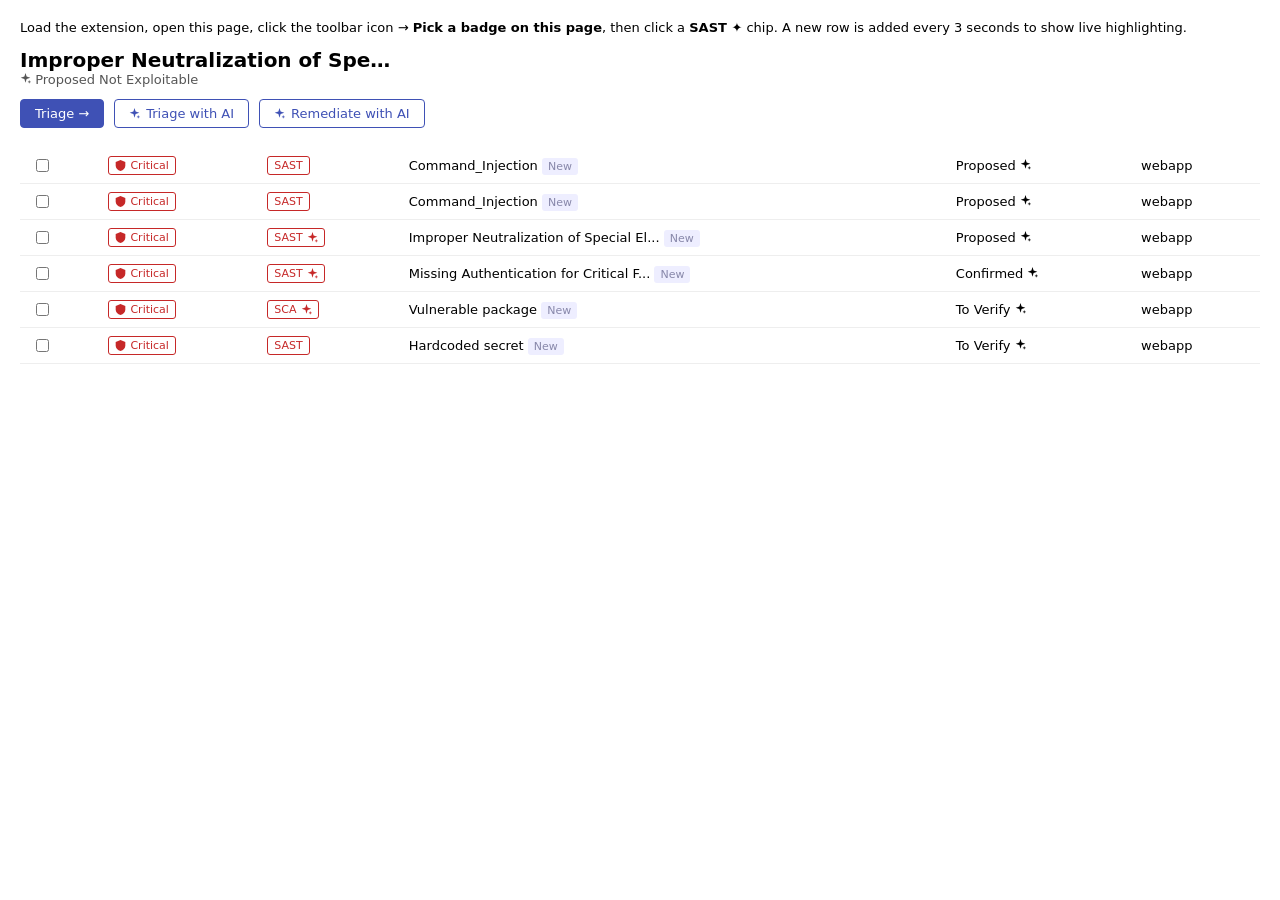
==== demo/index.html @ d0d53204 "Add Badge Line Highlighter Chrome extension Highlights table rows containing a bordered badge with a" ====
<!doctype html>
<html>
<head>
  <meta charset="utf-8" />
  <title>Badge Line Highlighter demo</title>
  <style>
    body { font: 13px system-ui, sans-serif; margin: 20px; }
    table { border-collapse: collapse; width: 100%; }
    td { padding: 8px 12px; border-bottom: 1px solid #eee; background: #fff; }
    .chip { display: inline-flex; align-items: center; gap: 4px; padding: 2px 6px; border: 1px solid #c62828; border-radius: 3px; color: #c62828; font-size: 11px; }
    .new { background: #eef; color: #88a; padding: 2px 6px; border-radius: 3px; font-size: 11px; }
    .btn { display: inline-flex; align-items: center; gap: 6px; padding: 6px 14px; border: 1px solid #3f51b5; border-radius: 4px; background: #fff; color: #3f51b5; font: inherit; }
    svg { width: 11px; height: 11px; }
  </style>
</head>
<body>
  <p>Load the extension, open this page, click the toolbar icon → <b>Pick a badge on this page</b>, then click a <b>SAST ✦</b> chip.
  A new row is added every 3 seconds to show live highlighting.</p>
  <section style="max-width:460px;margin-bottom:20px">
    <div style="font-size:20px;font-weight:600">Improper Neutralization of Spe…</div>
    <div id="state" style="color:#555"></div>
    <div style="display:flex;gap:10px;margin-top:12px">
      <button class="btn" style="background:#3f51b5;color:#fff;border-color:#3f51b5">Triage →</button>
      <button class="btn ai">Triage with AI</button>
      <button class="btn ai">Remediate with AI</button>
    </div>
  </section>
  <table><tbody id="rows"></tbody></table>

  <template id="sparkle">
    <svg viewBox="0 0 16 16" fill="currentColor"><path d="M8 0l1.6 5.2L15 7l-5.4 1.8L8 14l-1.6-5.2L1 7l5.4-1.8z"/><path d="M13 11h1v1.5h1.5v1H14V15h-1v-1.5h-1.5v-1H13z"/></svg>
  </template>
  <template id="shield">
    <svg viewBox="0 0 16 16" fill="currentColor"><path d="M8 0l7 3v5c0 4-3 7-7 8-4-1-7-4-7-8V3z"/></svg>
  </template>

  <script>
    const icon = (id) => document.getElementById(id).innerHTML;
    const rows = [
      ["SAST", false, "Command_Injection", "Proposed"],
      ["SAST", false, "Command_Injection", "Proposed"],
      ["SAST", true, "Improper Neutralization of Special El...", "Proposed"],
      ["SAST", true, "Missing Authentication for Critical F...", "Confirmed"],
      ["SCA", true, "Vulnerable package", "To Verify"],
      ["SAST", false, "Hardcoded secret", "To Verify"]
    ];
    function addRow([scanner, sparkle, name, state]) {
      const tr = document.createElement("tr");
      tr.innerHTML = `
        <td><input type="checkbox"></td>
        <td><span class="chip">${icon("shield")} Critical</span></td>
        <td><span class="chip">${scanner} ${sparkle ? icon("sparkle") : ""}</span></td>
        <td>${name} <span class="new">New</span></td>
        <td>${state} ${icon("sparkle")}</td>
        <td>webapp</td>`;
      document.getElementById("rows").appendChild(tr);
    }
    rows.forEach(addRow);
    document.querySelectorAll(".ai").forEach((b) => b.insertAdjacentHTML("afterbegin", icon("sparkle")));
    document.getElementById("state").innerHTML = icon("sparkle") + " Proposed Not Exploitable";
    let n = 0;
    setInterval(() => n < 6 && addRow([n % 2 ? "SAST" : "IaC", n++ % 3 !== 0, "Added later #" + n, "To Verify"]), 3000);
  </script>
</body>
</html>
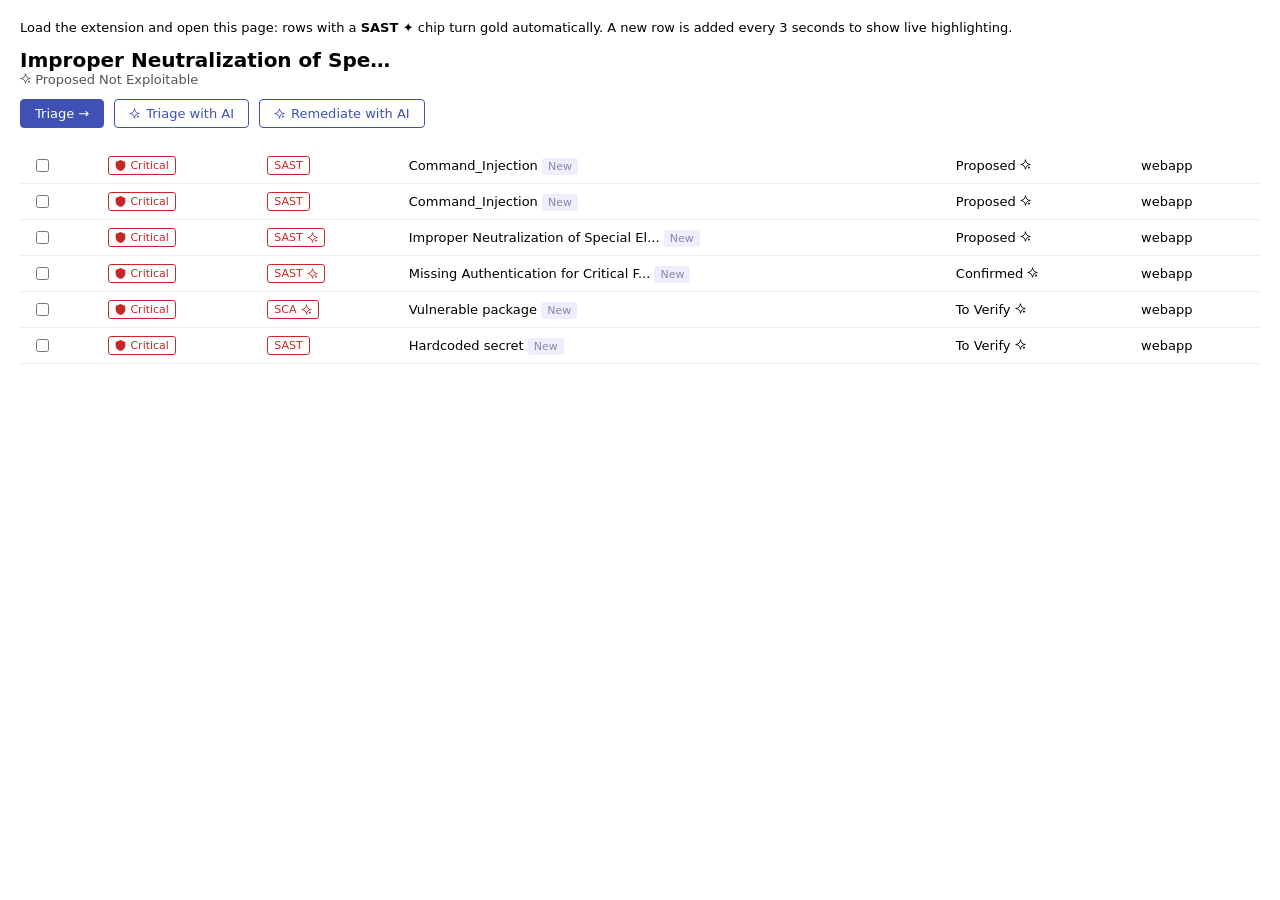
==== commit 731159b0: "Detect the sparkle icon automatically; remove pick mode Unnamed SVG icons (like Checkmarx's) are now" ====
--- a/demo/index.html
+++ b/demo/index.html
@@ -14,7 +14,7 @@
   </style>
 </head>
 <body>
-  <p>Load the extension, open this page, click the toolbar icon → <b>Pick a badge on this page</b>, then click a <b>SAST ✦</b> chip.
+  <p>Load the extension and open this page: rows with a <b>SAST ✦</b> chip turn gold automatically.
   A new row is added every 3 seconds to show live highlighting.</p>
   <section style="max-width:460px;margin-bottom:20px">
     <div style="font-size:20px;font-weight:600">Improper Neutralization of Spe…</div>
@@ -28,7 +28,7 @@
   <table><tbody id="rows"></tbody></table>
 
   <template id="sparkle">
-    <svg viewBox="0 0 16 16" fill="currentColor"><path d="M8 0l1.6 5.2L15 7l-5.4 1.8L8 14l-1.6-5.2L1 7l5.4-1.8z"/><path d="M13 11h1v1.5h1.5v1H14V15h-1v-1.5h-1.5v-1H13z"/></svg>
+    <svg viewBox="0 0 16 16" fill="none" stroke="currentColor" stroke-width="1.3"><path d="M8 1C8.6 5.4 10.6 7.4 15 8C10.6 8.6 8.6 10.6 8 15C7.4 10.6 5.4 8.6 1 8C5.4 7.4 7.4 5.4 8 1ZM13 11v3M11.5 12.5h3"/></svg>
   </template>
   <template id="shield">
     <svg viewBox="0 0 16 16" fill="currentColor"><path d="M8 0l7 3v5c0 4-3 7-7 8-4-1-7-4-7-8V3z"/></svg>
